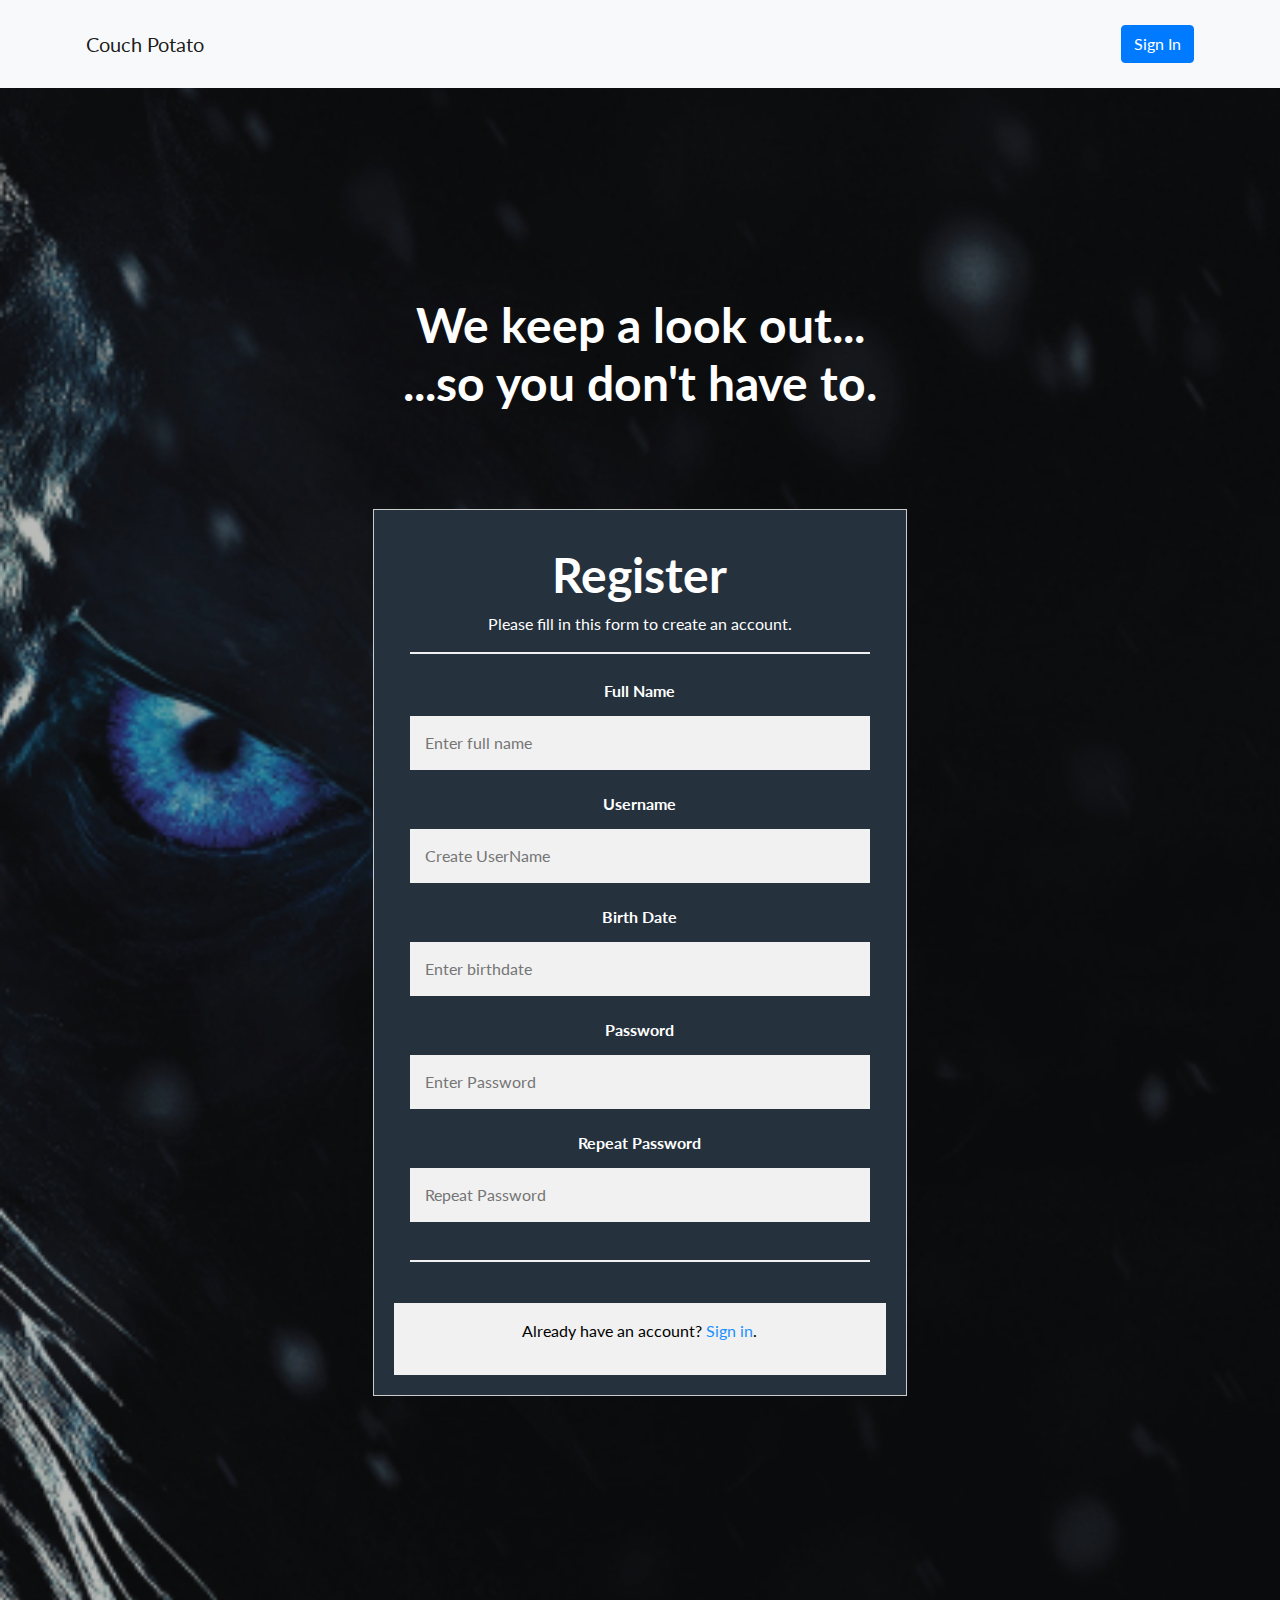
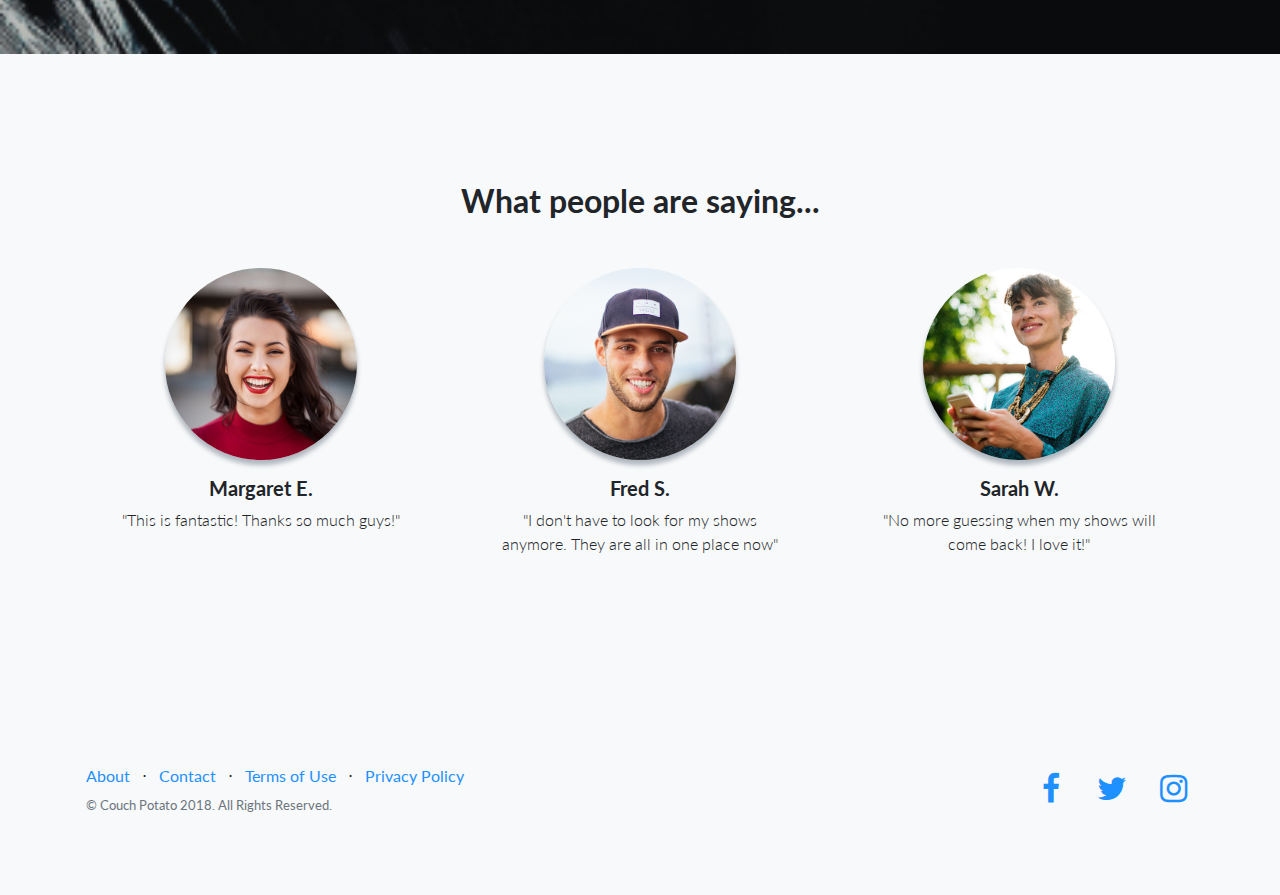
==== view/index.html @ e17f244d "Add files via upload" ====
<!DOCTYPE html>
<html lang="en">

  <head>

    <meta charset="utf-8">
    <meta name="viewport" content="width=device-width, initial-scale=1, shrink-to-fit=no">
    <meta name="description" content="">
    <meta name="author" content="">

    <title>Landing Page - Start Bootstrap Theme</title>

    <!-- Bootstrap core CSS -->
    <link href="vendor/bootstrap/css/bootstrap.min.css" rel="stylesheet">

    <!-- Custom fonts for this template -->
    <link href="vendor/font-awesome/css/font-awesome.min.css" rel="stylesheet" type="text/css">
    <link href="vendor/simple-line-icons/css/simple-line-icons.css" rel="stylesheet" type="text/css">
    <link href="https://fonts.googleapis.com/css?family=Lato:300,400,700,300italic,400italic,700italic" rel="stylesheet" type="text/css">

    <!-- Custom styles for this template -->
    <link href="css/landing-page.min.css" rel="stylesheet">

    <link rel="stylesheet" href="css/landing-page.css"> 
    
  </head>

  <body>

    <!-- Navigation -->
    <nav class="navbar navbar-light bg-light static-top">
      <div class="container">
        <a class="navbar-brand" href="#">Couch Potato</a>
        <a class="btn btn-primary" href="#">Sign In</a>
      </div>
    </nav>

    <!-- Masthead -->
    <header class="masthead text-white text-center">
      <div class="overlay"></div>
      <div class="container">
        <div class="row">
          <div class="col-xl-9 mx-auto">
            <h1 class="mb-5">We keep a look out... 
              <br> ...so you don't have to. </h1>
          </div>
          <div class="col-md-10 col-lg-8 col-xl-7 mx-auto">
              <form action="action_page.php" style="border:1px solid #ccc">
                  <div class="container">
                    <h1>Register</h1>
                    <p>Please fill in this form to create an account.</p>
                    <hr>
                
                    <label for="fullName"><b>Full Name</b></label>
                    <input type="text" placeholder="Enter full name" name="fullName" required>

                    <label for="userName"><b>Username</b></label>
                    <input type="text" placeholder="Create UserName" name="userName" required>

                    <label for="birthDate"><b>Birth Date</b></label>
                    <input type="text" placeholder="Enter birthdate " name="userName" required>
                
                    <label for="psw"><b>Password</b></label>
                    <input type="password" placeholder="Enter Password" name="psw" required>
                
                    <label for="psw-repeat"><b>Repeat Password</b></label>
                    <input type="password" placeholder="Repeat Password" name="psw-repeat" required>
                    <hr>
              
                  </div>
                
                  <div class="container signin">
                    <p>Already have an account? <a href="#">Sign in</a>.</p>
                  </div>
                </form> 
                      </div>


                  <!-- <input type="email" class="form-control form-control-lg" placeholder="Enter your email...">
                </div>
                <div class="col-12 col-md-3">
                  <button type="submit" class="btn btn-block btn-lg btn-primary">Sign up!</button> -->
                </div>
              </div>
            </form>
          </div>
        </div>
      </div>
    </header>

    <!-- Icons Grid
    <section class="features-icons bg-light text-center">
      <div class="container">
        <div class="row">
          <div class="col-lg-4">
            <div class="features-icons-item mx-auto mb-5 mb-lg-0 mb-lg-3">
              <div class="features-icons-icon d-flex">
                <i class="icon-screen-desktop m-auto text-primary"></i>
              </div>
              <h3>Fully Responsive</h3>
              <p class="lead mb-0">This theme will look great on any device, no matter the size!</p>
            </div>
          </div>
          <div class="col-lg-4">
            <div class="features-icons-item mx-auto mb-5 mb-lg-0 mb-lg-3">
              <div class="features-icons-icon d-flex">
                <i class="icon-layers m-auto text-primary"></i>
              </div>
              <h3>Bootstrap 4 Ready</h3>
              <p class="lead mb-0">Featuring the latest build of the new Bootstrap 4 framework!</p>
            </div>
          </div>
          <div class="col-lg-4">
            <div class="features-icons-item mx-auto mb-0 mb-lg-3">
              <div class="features-icons-icon d-flex">
                <i class="icon-check m-auto text-primary"></i>
              </div>
              <h3>Easy to Use</h3>
              <p class="lead mb-0">Ready to use with your own content, or customize the source files!</p>
            </div>
          </div>
        </div>
      </div>
    </section>

    <!-- Image Showcases -->
    <!-- <section class="showcase">
      <div class="container-fluid p-0">
        <div class="row no-gutters">

          <div class="col-lg-6 order-lg-2 text-white showcase-img" style="background-image: url('img/bg-showcase-1.jpg');"></div>
          <div class="col-lg-6 order-lg-1 my-auto showcase-text">
            <h2>Fully Responsive Design</h2>
            <p class="lead mb-0">When you use a theme created by Start Bootstrap, you know that the theme will look great on any device, whether it's a phone, tablet, or desktop the page will behave responsively!</p>
          </div>
        </div>
        <div class="row no-gutters">
          <div class="col-lg-6 text-white showcase-img" style="background-image: url('img/bg-showcase-2.jpg');"></div>
          <div class="col-lg-6 my-auto showcase-text">
            <h2>Updated For Bootstrap 4</h2>
            <p class="lead mb-0">Newly improved, and full of great utility classes, Bootstrap 4 is leading the way in mobile responsive web development! All of the themes on Start Bootstrap are now using Bootstrap 4!</p>
          </div>
        </div>
        <div class="row no-gutters">
          <div class="col-lg-6 order-lg-2 text-white showcase-img" style="background-image: url('img/bg-showcase-3.jpg');"></div>
          <div class="col-lg-6 order-lg-1 my-auto showcase-text">
            <h2>Easy to Use &amp; Customize</h2>
            <p class="lead mb-0">Landing Page is just HTML and CSS with a splash of SCSS for users who demand some deeper customization options. Out of the box, just add your content and images, and your new landing page will be ready to go!</p>
          </div>
        </div>
      </div>
    </section> -->

    <!-- Testimonials -->
    <section class="testimonials text-center bg-light">
      <div class="container">
        <h2 class="mb-5">What people are saying...</h2>
        <div class="row">
          <div class="col-lg-4">
            <div class="testimonial-item mx-auto mb-5 mb-lg-0">
              <img class="img-fluid rounded-circle mb-3" src="img/testimonials-1.jpg" alt="">
              <h5>Margaret E.</h5>
              <p class="font-weight-light mb-0">"This is fantastic! Thanks so much guys!"</p>
            </div>
          </div>
          <div class="col-lg-4">
            <div class="testimonial-item mx-auto mb-5 mb-lg-0">
              <img class="img-fluid rounded-circle mb-3" src="img/testimonials-2.jpg" alt="">
              <h5>Fred S.</h5>
              <p class="font-weight-light mb-0">"I don't have to look for my shows anymore. They are all in one place now"</p>
            </div>
          </div>
          <div class="col-lg-4">
            <div class="testimonial-item mx-auto mb-5 mb-lg-0">
              <img class="img-fluid rounded-circle mb-3" src="img/testimonials-3.jpg" alt="">
              <h5>Sarah	W.</h5>
              <p class="font-weight-light mb-0">"No more guessing when my shows will come back! I love it!"</p>
            </div>
          </div>
        </div>
      </div>
    </section>

    <!-- Call to Action
    <section class="call-to-action text-white text-center">
      <div class="overlay"></div>
      <div class="container">
        <div class="row">
          <div class="col-xl-9 mx-auto">
            <h2 class="mb-4">Ready to get started? Sign up now!</h2>
          </div>
          <div class="col-md-10 col-lg-8 col-xl-7 mx-auto">
            <form>
              <div class="form-row">
                <div class="col-12 col-md-9 mb-2 mb-md-0">
                  <input type="email" class="form-control form-control-lg" placeholder="Enter your email...">
                </div>
                <div class="col-12 col-md-3">
                  <button type="submit" class="btn btn-block btn-lg btn-primary">Sign up!</button>
                </div>
              </div>
            </form>
          </div>
        </div>
      </div>
    </section>// -->

    <!-- Footer -->
    <footer class="footer bg-light">
      <div class="container">
        <div class="row">
          <div class="col-lg-6 h-100 text-center text-lg-left my-auto">
            <ul class="list-inline mb-2">
              <li class="list-inline-item">
                <a href="#">About</a>
              </li>
              <li class="list-inline-item">&sdot;</li>
              <li class="list-inline-item">
                <a href="#">Contact</a>
              </li>
              <li class="list-inline-item">&sdot;</li>
              <li class="list-inline-item">
                <a href="#">Terms of Use</a>
              </li>
              <li class="list-inline-item">&sdot;</li>
              <li class="list-inline-item">
                <a href="#">Privacy Policy</a>
              </li>
            </ul>
            <p class="text-muted small mb-4 mb-lg-0">&copy; Couch Potato 2018. All Rights Reserved.</p>
          </div>
          <div class="col-lg-6 h-100 text-center text-lg-right my-auto">
            <ul class="list-inline mb-0">
              <li class="list-inline-item mr-3">
                <a href="#">
                  <i class="fa fa-facebook fa-2x fa-fw"></i>
                </a>
              </li>
              <li class="list-inline-item mr-3">
                <a href="#">
                  <i class="fa fa-twitter fa-2x fa-fw"></i>
                </a>
              </li>
              <li class="list-inline-item">
                <a href="#">
                  <i class="fa fa-instagram fa-2x fa-fw"></i>
                </a>
              </li>
            </ul>
          </div>
        </div>
      </div>
    </footer>

    <!-- Bootstrap core JavaScript -->
    <script src="vendor/jquery/jquery.min.js"></script>
    <script src="vendor/bootstrap/js/bootstrap.bundle.min.js"></script>

  </body>

</html>
---- view/vendor/simple-line-icons/css/simple-line-icons.css ----
@font-face {
  font-family: 'simple-line-icons';
  src: url('../fonts/Simple-Line-Icons.eot?v=2.4.0');
  src: url('../fonts/Simple-Line-Icons.eot?v=2.4.0#iefix') format('embedded-opentype'), url('../fonts/Simple-Line-Icons.woff2?v=2.4.0') format('woff2'), url('../fonts/Simple-Line-Icons.ttf?v=2.4.0') format('truetype'), url('../fonts/Simple-Line-Icons.woff?v=2.4.0') format('woff'), url('../fonts/Simple-Line-Icons.svg?v=2.4.0#simple-line-icons') format('svg');
  font-weight: normal;
  font-style: normal;
}
/*
 Use the following CSS code if you want to have a class per icon.
 Instead of a list of all class selectors, you can use the generic [class*="icon-"] selector, but it's slower:
*/
.icon-user,
.icon-people,
.icon-user-female,
.icon-user-follow,
.icon-user-following,
.icon-user-unfollow,
.icon-login,
.icon-logout,
.icon-emotsmile,
.icon-phone,
.icon-call-end,
.icon-call-in,
.icon-call-out,
.icon-map,
.icon-location-pin,
.icon-direction,
.icon-directions,
.icon-compass,
.icon-layers,
.icon-menu,
.icon-list,
.icon-options-vertical,
.icon-options,
.icon-arrow-down,
.icon-arrow-left,
.icon-arrow-right,
.icon-arrow-up,
.icon-arrow-up-circle,
.icon-arrow-left-circle,
.icon-arrow-right-circle,
.icon-arrow-down-circle,
.icon-check,
.icon-clock,
.icon-plus,
.icon-minus,
.icon-close,
.icon-event,
.icon-exclamation,
.icon-organization,
.icon-trophy,
.icon-screen-smartphone,
.icon-screen-desktop,
.icon-plane,
.icon-notebook,
.icon-mustache,
.icon-mouse,
.icon-magnet,
.icon-energy,
.icon-disc,
.icon-cursor,
.icon-cursor-move,
.icon-crop,
.icon-chemistry,
.icon-speedometer,
.icon-shield,
.icon-screen-tablet,
.icon-magic-wand,
.icon-hourglass,
.icon-graduation,
.icon-ghost,
.icon-game-controller,
.icon-fire,
.icon-eyeglass,
.icon-envelope-open,
.icon-envelope-letter,
.icon-bell,
.icon-badge,
.icon-anchor,
.icon-wallet,
.icon-vector,
.icon-speech,
.icon-puzzle,
.icon-printer,
.icon-present,
.icon-playlist,
.icon-pin,
.icon-picture,
.icon-handbag,
.icon-globe-alt,
.icon-globe,
.icon-folder-alt,
.icon-folder,
.icon-film,
.icon-feed,
.icon-drop,
.icon-drawer,
.icon-docs,
.icon-doc,
.icon-diamond,
.icon-cup,
.icon-calculator,
.icon-bubbles,
.icon-briefcase,
.icon-book-open,
.icon-basket-loaded,
.icon-basket,
.icon-bag,
.icon-action-undo,
.icon-action-redo,
.icon-wrench,
.icon-umbrella,
.icon-trash,
.icon-tag,
.icon-support,
.icon-frame,
.icon-size-fullscreen,
.icon-size-actual,
.icon-shuffle,
.icon-share-alt,
.icon-share,
.icon-rocket,
.icon-question,
.icon-pie-chart,
.icon-pencil,
.icon-note,
.icon-loop,
.icon-home,
.icon-grid,
.icon-graph,
.icon-microphone,
.icon-music-tone-alt,
.icon-music-tone,
.icon-earphones-alt,
.icon-earphones,
.icon-equalizer,
.icon-like,
.icon-dislike,
.icon-control-start,
.icon-control-rewind,
.icon-control-play,
.icon-control-pause,
.icon-control-forward,
.icon-control-end,
.icon-volume-1,
.icon-volume-2,
.icon-volume-off,
.icon-calendar,
.icon-bulb,
.icon-chart,
.icon-ban,
.icon-bubble,
.icon-camrecorder,
.icon-camera,
.icon-cloud-download,
.icon-cloud-upload,
.icon-envelope,
.icon-eye,
.icon-flag,
.icon-heart,
.icon-info,
.icon-key,
.icon-link,
.icon-lock,
.icon-lock-open,
.icon-magnifier,
.icon-magnifier-add,
.icon-magnifier-remove,
.icon-paper-clip,
.icon-paper-plane,
.icon-power,
.icon-refresh,
.icon-reload,
.icon-settings,
.icon-star,
.icon-symbol-female,
.icon-symbol-male,
.icon-target,
.icon-credit-card,
.icon-paypal,
.icon-social-tumblr,
.icon-social-twitter,
.icon-social-facebook,
.icon-social-instagram,
.icon-social-linkedin,
.icon-social-pinterest,
.icon-social-github,
.icon-social-google,
.icon-social-reddit,
.icon-social-skype,
.icon-social-dribbble,
.icon-social-behance,
.icon-social-foursqare,
.icon-social-soundcloud,
.icon-social-spotify,
.icon-social-stumbleupon,
.icon-social-youtube,
.icon-social-dropbox,
.icon-social-vkontakte,
.icon-social-steam {
  font-family: 'simple-line-icons';
  speak: none;
  font-style: normal;
  font-weight: normal;
  font-variant: normal;
  text-transform: none;
  line-height: 1;
  /* Better Font Rendering =========== */
  -webkit-font-smoothing: antialiased;
  -moz-osx-font-smoothing: grayscale;
}
.icon-user:before {
  content: "\e005";
}
.icon-people:before {
  content: "\e001";
}
.icon-user-female:before {
  content: "\e000";
}
.icon-user-follow:before {
  content: "\e002";
}
.icon-user-following:before {
  content: "\e003";
}
.icon-user-unfollow:before {
  content: "\e004";
}
.icon-login:before {
  content: "\e066";
}
.icon-logout:before {
  content: "\e065";
}
.icon-emotsmile:before {
  content: "\e021";
}
.icon-phone:before {
  content: "\e600";
}
.icon-call-end:before {
  content: "\e048";
}
.icon-call-in:before {
  content: "\e047";
}
.icon-call-out:before {
  content: "\e046";
}
.icon-map:before {
  content: "\e033";
}
.icon-location-pin:before {
  content: "\e096";
}
.icon-direction:before {
  content: "\e042";
}
.icon-directions:before {
  content: "\e041";
}
.icon-compass:before {
  content: "\e045";
}
.icon-layers:before {
  content: "\e034";
}
.icon-menu:before {
  content: "\e601";
}
.icon-list:before {
  content: "\e067";
}
.icon-options-vertical:before {
  content: "\e602";
}
.icon-options:before {
  content: "\e603";
}
.icon-arrow-down:before {
  content: "\e604";
}
.icon-arrow-left:before {
  content: "\e605";
}
.icon-arrow-right:before {
  content: "\e606";
}
.icon-arrow-up:before {
  content: "\e607";
}
.icon-arrow-up-circle:before {
  content: "\e078";
}
.icon-arrow-left-circle:before {
  content: "\e07a";
}
.icon-arrow-right-circle:before {
  content: "\e079";
}
.icon-arrow-down-circle:before {
  content: "\e07b";
}
.icon-check:before {
  content: "\e080";
}
.icon-clock:before {
  content: "\e081";
}
.icon-plus:before {
  content: "\e095";
}
.icon-minus:before {
  content: "\e615";
}
.icon-close:before {
  content: "\e082";
}
.icon-event:before {
  content: "\e619";
}
.icon-exclamation:before {
  content: "\e617";
}
.icon-organization:before {
  content: "\e616";
}
.icon-trophy:before {
  content: "\e006";
}
.icon-screen-smartphone:before {
  content: "\e010";
}
.icon-screen-desktop:before {
  content: "\e011";
}
.icon-plane:before {
  content: "\e012";
}
.icon-notebook:before {
  content: "\e013";
}
.icon-mustache:before {
  content: "\e014";
}
.icon-mouse:before {
  content: "\e015";
}
.icon-magnet:before {
  content: "\e016";
}
.icon-energy:before {
  content: "\e020";
}
.icon-disc:before {
  content: "\e022";
}
.icon-cursor:before {
  content: "\e06e";
}
.icon-cursor-move:before {
  content: "\e023";
}
.icon-crop:before {
  content: "\e024";
}
.icon-chemistry:before {
  content: "\e026";
}
.icon-speedometer:before {
  content: "\e007";
}
.icon-shield:before {
  content: "\e00e";
}
.icon-screen-tablet:before {
  content: "\e00f";
}
.icon-magic-wand:before {
  content: "\e017";
}
.icon-hourglass:before {
  content: "\e018";
}
.icon-graduation:before {
  content: "\e019";
}
.icon-ghost:before {
  content: "\e01a";
}
.icon-game-controller:before {
  content: "\e01b";
}
.icon-fire:before {
  content: "\e01c";
}
.icon-eyeglass:before {
  content: "\e01d";
}
.icon-envelope-open:before {
  content: "\e01e";
}
.icon-envelope-letter:before {
  content: "\e01f";
}
.icon-bell:before {
  content: "\e027";
}
.icon-badge:before {
  content: "\e028";
}
.icon-anchor:before {
  content: "\e029";
}
.icon-wallet:before {
  content: "\e02a";
}
.icon-vector:before {
  content: "\e02b";
}
.icon-speech:before {
  content: "\e02c";
}
.icon-puzzle:before {
  content: "\e02d";
}
.icon-printer:before {
  content: "\e02e";
}
.icon-present:before {
  content: "\e02f";
}
.icon-playlist:before {
  content: "\e030";
}
.icon-pin:before {
  content: "\e031";
}
.icon-picture:before {
  content: "\e032";
}
.icon-handbag:before {
  content: "\e035";
}
.icon-globe-alt:before {
  content: "\e036";
}
.icon-globe:before {
  content: "\e037";
}
.icon-folder-alt:before {
  content: "\e039";
}
.icon-folder:before {
  content: "\e089";
}
.icon-film:before {
  content: "\e03a";
}
.icon-feed:before {
  content: "\e03b";
}
.icon-drop:before {
  content: "\e03e";
}
.icon-drawer:before {
  content: "\e03f";
}
.icon-docs:before {
  content: "\e040";
}
.icon-doc:before {
  content: "\e085";
}
.icon-diamond:before {
  content: "\e043";
}
.icon-cup:before {
  content: "\e044";
}
.icon-calculator:before {
  content: "\e049";
}
.icon-bubbles:before {
  content: "\e04a";
}
.icon-briefcase:before {
  content: "\e04b";
}
.icon-book-open:before {
  content: "\e04c";
}
.icon-basket-loaded:before {
  content: "\e04d";
}
.icon-basket:before {
  content: "\e04e";
}
.icon-bag:before {
  content: "\e04f";
}
.icon-action-undo:before {
  content: "\e050";
}
.icon-action-redo:before {
  content: "\e051";
}
.icon-wrench:before {
  content: "\e052";
}
.icon-umbrella:before {
  content: "\e053";
}
.icon-trash:before {
  content: "\e054";
}
.icon-tag:before {
  content: "\e055";
}
.icon-support:before {
  content: "\e056";
}
.icon-frame:before {
  content: "\e038";
}
.icon-size-fullscreen:before {
  content: "\e057";
}
.icon-size-actual:before {
  content: "\e058";
}
.icon-shuffle:before {
  content: "\e059";
}
.icon-share-alt:before {
  content: "\e05a";
}
.icon-share:before {
  content: "\e05b";
}
.icon-rocket:before {
  content: "\e05c";
}
.icon-question:before {
  content: "\e05d";
}
.icon-pie-chart:before {
  content: "\e05e";
}
.icon-pencil:before {
  content: "\e05f";
}
.icon-note:before {
  content: "\e060";
}
.icon-loop:before {
  content: "\e064";
}
.icon-home:before {
  content: "\e069";
}
.icon-grid:before {
  content: "\e06a";
}
.icon-graph:before {
  content: "\e06b";
}
.icon-microphone:before {
  content: "\e063";
}
.icon-music-tone-alt:before {
  content: "\e061";
}
.icon-music-tone:before {
  content: "\e062";
}
.icon-earphones-alt:before {
  content: "\e03c";
}
.icon-earphones:before {
  content: "\e03d";
}
.icon-equalizer:before {
  content: "\e06c";
}
.icon-like:before {
  content: "\e068";
}
.icon-dislike:before {
  content: "\e06d";
}
.icon-control-start:before {
  content: "\e06f";
}
.icon-control-rewind:before {
  content: "\e070";
}
.icon-control-play:before {
  content: "\e071";
}
.icon-control-pause:before {
  content: "\e072";
}
.icon-control-forward:before {
  content: "\e073";
}
.icon-control-end:before {
  content: "\e074";
}
.icon-volume-1:before {
  content: "\e09f";
}
.icon-volume-2:before {
  content: "\e0a0";
}
.icon-volume-off:before {
  content: "\e0a1";
}
.icon-calendar:before {
  content: "\e075";
}
.icon-bulb:before {
  content: "\e076";
}
.icon-chart:before {
  content: "\e077";
}
.icon-ban:before {
  content: "\e07c";
}
.icon-bubble:before {
  content: "\e07d";
}
.icon-camrecorder:before {
  content: "\e07e";
}
.icon-camera:before {
  content: "\e07f";
}
.icon-cloud-download:before {
  content: "\e083";
}
.icon-cloud-upload:before {
  content: "\e084";
}
.icon-envelope:before {
  content: "\e086";
}
.icon-eye:before {
  content: "\e087";
}
.icon-flag:before {
  content: "\e088";
}
.icon-heart:before {
  content: "\e08a";
}
.icon-info:before {
  content: "\e08b";
}
.icon-key:before {
  content: "\e08c";
}
.icon-link:before {
  content: "\e08d";
}
.icon-lock:before {
  content: "\e08e";
}
.icon-lock-open:before {
  content: "\e08f";
}
.icon-magnifier:before {
  content: "\e090";
}
.icon-magnifier-add:before {
  content: "\e091";
}
.icon-magnifier-remove:before {
  content: "\e092";
}
.icon-paper-clip:before {
  content: "\e093";
}
.icon-paper-plane:before {
  content: "\e094";
}
.icon-power:before {
  content: "\e097";
}
.icon-refresh:before {
  content: "\e098";
}
.icon-reload:before {
  content: "\e099";
}
.icon-settings:before {
  content: "\e09a";
}
.icon-star:before {
  content: "\e09b";
}
.icon-symbol-female:before {
  content: "\e09c";
}
.icon-symbol-male:before {
  content: "\e09d";
}
.icon-target:before {
  content: "\e09e";
}
.icon-credit-card:before {
  content: "\e025";
}
.icon-paypal:before {
  content: "\e608";
}
.icon-social-tumblr:before {
  content: "\e00a";
}
.icon-social-twitter:before {
  content: "\e009";
}
.icon-social-facebook:before {
  content: "\e00b";
}
.icon-social-instagram:before {
  content: "\e609";
}
.icon-social-linkedin:before {
  content: "\e60a";
}
.icon-social-pinterest:before {
  content: "\e60b";
}
.icon-social-github:before {
  content: "\e60c";
}
.icon-social-google:before {
  content: "\e60d";
}
.icon-social-reddit:before {
  content: "\e60e";
}
.icon-social-skype:before {
  content: "\e60f";
}
.icon-social-dribbble:before {
  content: "\e00d";
}
.icon-social-behance:before {
  content: "\e610";
}
.icon-social-foursqare:before {
  content: "\e611";
}
.icon-social-soundcloud:before {
  content: "\e612";
}
.icon-social-spotify:before {
  content: "\e613";
}
.icon-social-stumbleupon:before {
  content: "\e614";
}
.icon-social-youtube:before {
  content: "\e008";
}
.icon-social-dropbox:before {
  content: "\e00c";
}
.icon-social-vkontakte:before {
  content: "\e618";
}
.icon-social-steam:before {
  content: "\e620";
}
---- view/css/landing-page.min.css ----
body{font-family:Lato,'Helvetica Neue',Helvetica,Arial,sans-serif}h1,h2,h3,h4,h5,h6{font-family:Lato,'Helvetica Neue',Helvetica,Arial,sans-serif;font-weight:700}header.masthead{position:relative;background-color:#343a40;background:url(../img/bg-masthead.jpg) no-repeat center center;-webkit-background-size:cover;-moz-background-size:cover;-o-background-size:cover;background-size:cover;padding-top:8rem;padding-bottom:8rem}header.masthead .overlay{position:absolute;background-color:#212529;height:100%;width:100%;top:0;left:0;opacity:.3}header.masthead h1{font-size:2rem}@media (min-width:768px){header.masthead{padding-top:12rem;padding-bottom:12rem}header.masthead h1{font-size:3rem}}.showcase .showcase-text{padding:3rem}.showcase .showcase-img{min-height:30rem;background-size:cover}@media (min-width:768px){.showcase .showcase-text{padding:7rem}}.features-icons{padding-top:7rem;padding-bottom:7rem}.features-icons .features-icons-item{max-width:20rem}.features-icons .features-icons-item .features-icons-icon{height:7rem}.features-icons .features-icons-item .features-icons-icon i{font-size:4.5rem}.features-icons .features-icons-item:hover .features-icons-icon i{font-size:5rem}.testimonials{padding-top:7rem;padding-bottom:7rem}.testimonials .testimonial-item{max-width:18rem}.testimonials .testimonial-item img{max-width:12rem;box-shadow:0 5px 5px 0 #adb5bd}.call-to-action{position:relative;background-color:#343a40;background:url(../img/bg-masthead.jpg) no-repeat center center;-webkit-background-size:cover;-moz-background-size:cover;-o-background-size:cover;background-size:cover;padding-top:7rem;padding-bottom:7rem}.call-to-action .overlay{position:absolute;background-color:#212529;height:100%;width:100%;top:0;left:0;opacity:.3}footer.footer{padding-top:4rem;padding-bottom:4rem}
---- view/css/landing-page.css ----
body {
  font-family: 'Lato', 'Helvetica Neue', Helvetica, Arial, sans-serif;
}

h1,
h2,
h3,
h4,
h5,
h6 {
  font-family: 'Lato', 'Helvetica Neue', Helvetica, Arial, sans-serif;
  font-weight: 700;
}

* {box-sizing: border-box}

/* Add padding to containers */
.container {
  padding: 16px;
}

/* Full-width input fields */
input[type=text], input[type=password] {
  width: 100%;
  padding: 15px;
  margin: 5px 0 22px 0;
  display: inline-block;
  border: none;
  background: #f1f1f1;
}

input[type=text]:focus, input[type=password]:focus {
  background-color: #ddd;
  outline: none;
}

/* Overwrite default styles of hr */
hr {
  border: 1px solid #f1f1f1;
  margin-bottom: 25px;
}

/* Set a style for all buttons */
.registerbtn {
  background-color: #4CAF50;
  color: grey;
  padding: 16px 20px;
  margin: 8px 0;
  border: none;
  cursor: pointer;
  width: 100%;
  opacity: 0.9;
}

.registerbtn:hover {
  opacity:1;
}

/* Add a blue text color to links */
a {
  color: dodgerblue;
}

/* Set a grey background color and center the text of the "sign in" section */
.signin {
  background-color: #f1f1f1;
  color: black;
  text-align: center;
}

form {
  text-align: center;
  margin: 50px;
  padding:20px;
  background: #25313d

}

formGroup {
  text-align: justify;


}

header.masthead {
  position: relative;
  background-color: #343a40;
  background: url("../img/got.jpg") no-repeat center center;
  -webkit-background-size: cover;
  -moz-background-size: cover;
  -o-background-size: cover;
  background-size: cover;
  padding-top: 8rem;
  padding-bottom: 8rem;
}

header.masthead .overlay {
  position: absolute;
  background-color: #212529;
  height: 100%;
  width: 100%;
  top: 0;
  left: 0;
  opacity: 0.3;
}

header.masthead h1 {
  font-size: 2rem;
}

@media (min-width: 768px) {
  header.masthead {
    padding-top: 12rem;
    padding-bottom: 12rem;
  }
  header.masthead h1 {
    font-size: 3rem;
  }
}

.showcase .showcase-text {
  padding: 3rem;
}

.showcase .showcase-img {
  min-height: 30rem;
  background-size: cover;
}

@media (min-width: 768px) {
  .showcase .showcase-text {
    padding: 7rem;
  }
}

.features-icons {
  padding-top: 7rem;
  padding-bottom: 7rem;
}

.features-icons .features-icons-item {
  max-width: 20rem;
}

.features-icons .features-icons-item .features-icons-icon {
  height: 7rem;
}

.features-icons .features-icons-item .features-icons-icon i {
  font-size: 4.5rem;
}

.features-icons .features-icons-item:hover .features-icons-icon i {
  font-size: 5rem;
}

.testimonials {
  padding-top: 7rem;
  padding-bottom: 7rem;
}

.testimonials .testimonial-item {
  max-width: 18rem;
}

.testimonials .testimonial-item img {
  max-width: 12rem;
  box-shadow: 0px 5px 5px 0px #adb5bd;
}

.call-to-action {
  position: relative;
  background-color: #343a40;
  background: url("../img/bg-masthead.jpg") no-repeat center center;
  -webkit-background-size: cover;
  -moz-background-size: cover;
  -o-background-size: cover;
  background-size: cover;
  padding-top: 7rem;
  padding-bottom: 7rem;
}

.call-to-action .overlay {
  position: absolute;
  background-color: #212529;
  height: 100%;
  width: 100%;
  top: 0;
  left: 0;
  opacity: 0.3;
}

footer.footer {
  padding-top: 4rem;
  padding-bottom: 4rem;
}
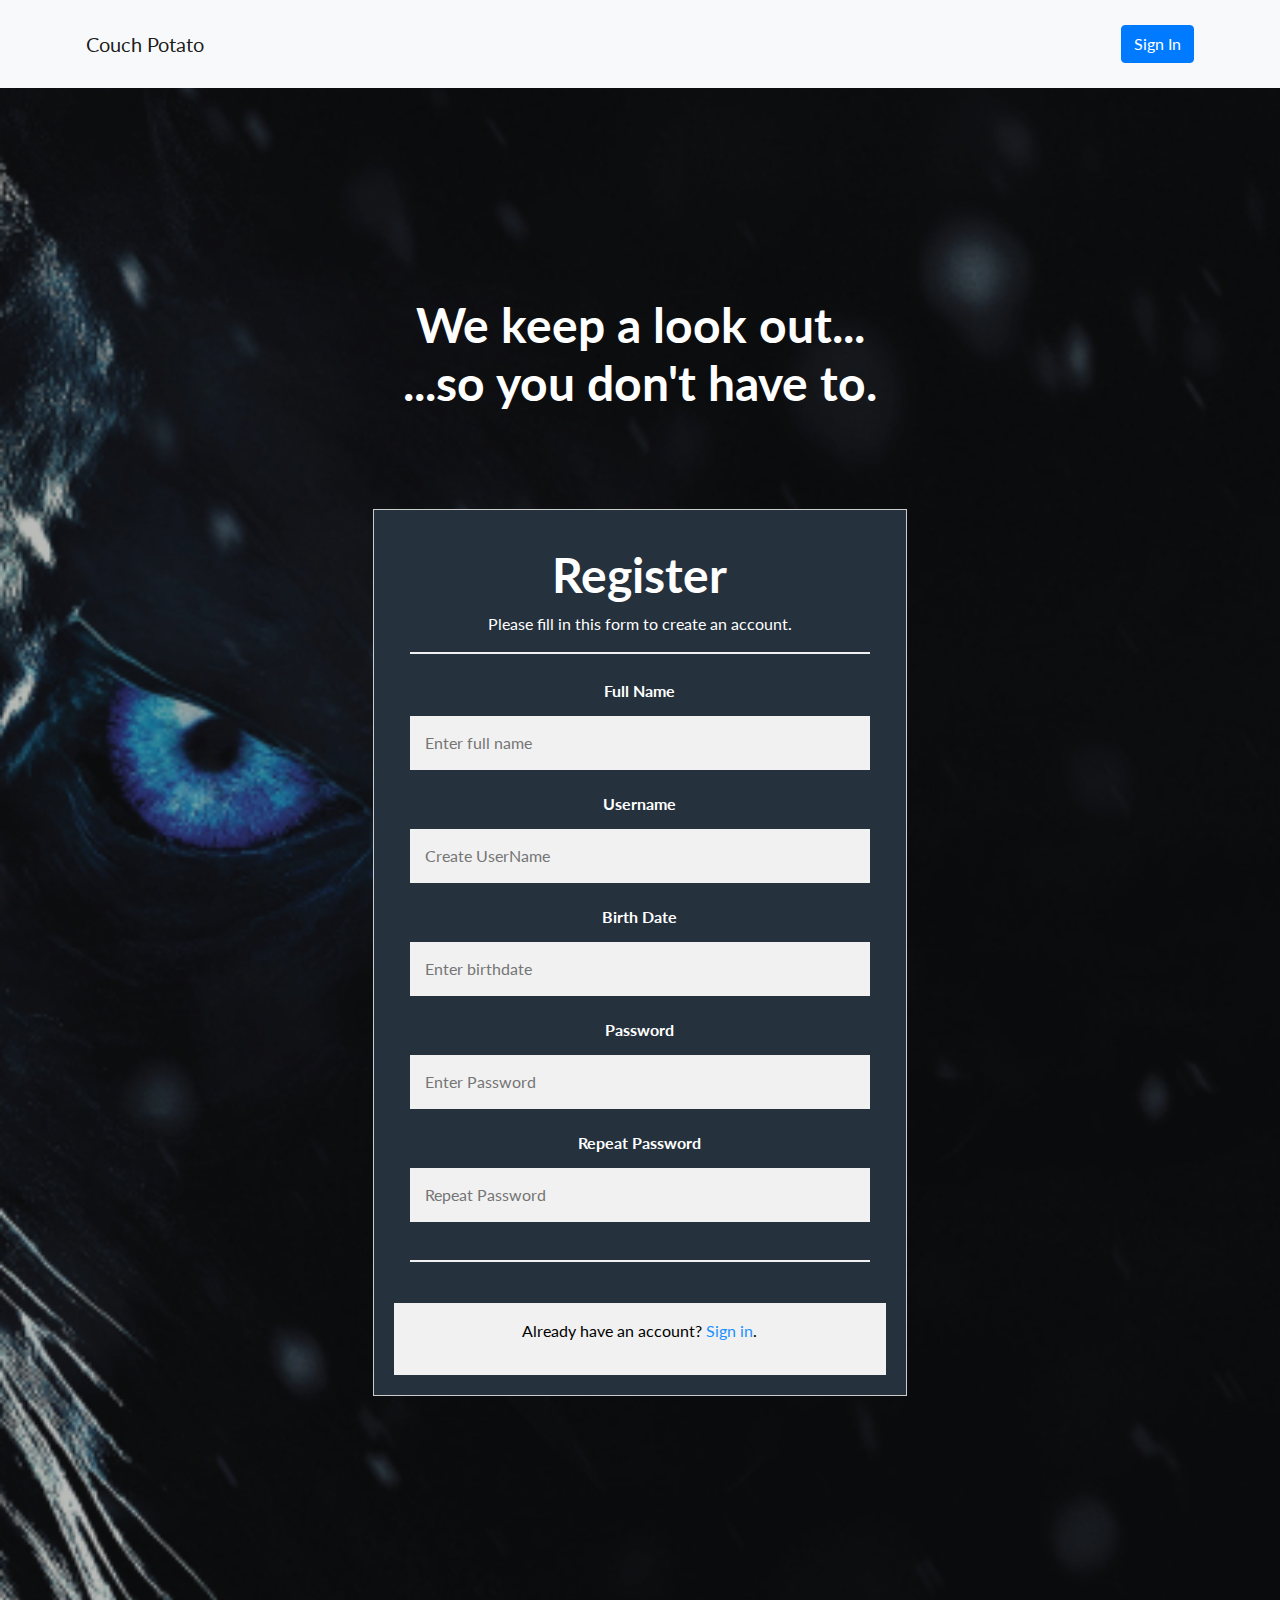
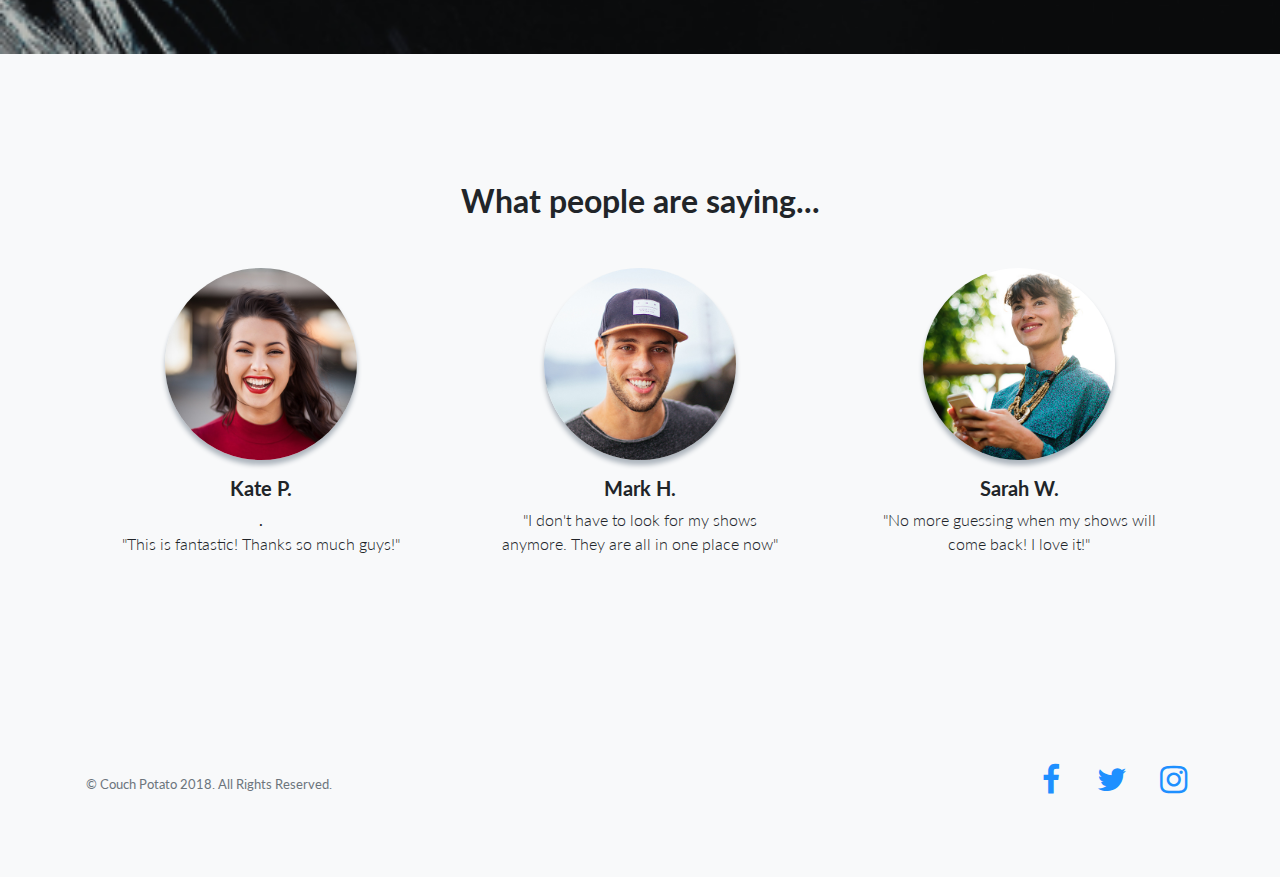
==== commit a0b52d34: "Add files via upload" ====
--- a/view/index.html
+++ b/view/index.html
@@ -159,14 +159,14 @@
           <div class="col-lg-4">
             <div class="testimonial-item mx-auto mb-5 mb-lg-0">
               <img class="img-fluid rounded-circle mb-3" src="img/testimonials-1.jpg" alt="">
-              <h5>Margaret E.</h5>
+              <h5>Kate P. </h5> .</h5>
               <p class="font-weight-light mb-0">"This is fantastic! Thanks so much guys!"</p>
             </div>
           </div>
           <div class="col-lg-4">
             <div class="testimonial-item mx-auto mb-5 mb-lg-0">
               <img class="img-fluid rounded-circle mb-3" src="img/testimonials-2.jpg" alt="">
-              <h5>Fred S.</h5>
+              <h5>Mark H.</h5>
               <p class="font-weight-light mb-0">"I don't have to look for my shows anymore. They are all in one place now"</p>
             </div>
           </div>
@@ -211,7 +211,7 @@
         <div class="row">
           <div class="col-lg-6 h-100 text-center text-lg-left my-auto">
             <ul class="list-inline mb-2">
-              <li class="list-inline-item">
+              <!-- <li class="list-inline-item">
                 <a href="#">About</a>
               </li>
               <li class="list-inline-item">&sdot;</li>
@@ -225,7 +225,7 @@
               <li class="list-inline-item">&sdot;</li>
               <li class="list-inline-item">
                 <a href="#">Privacy Policy</a>
-              </li>
+              </li> -->
             </ul>
             <p class="text-muted small mb-4 mb-lg-0">&copy; Couch Potato 2018. All Rights Reserved.</p>
           </div>
